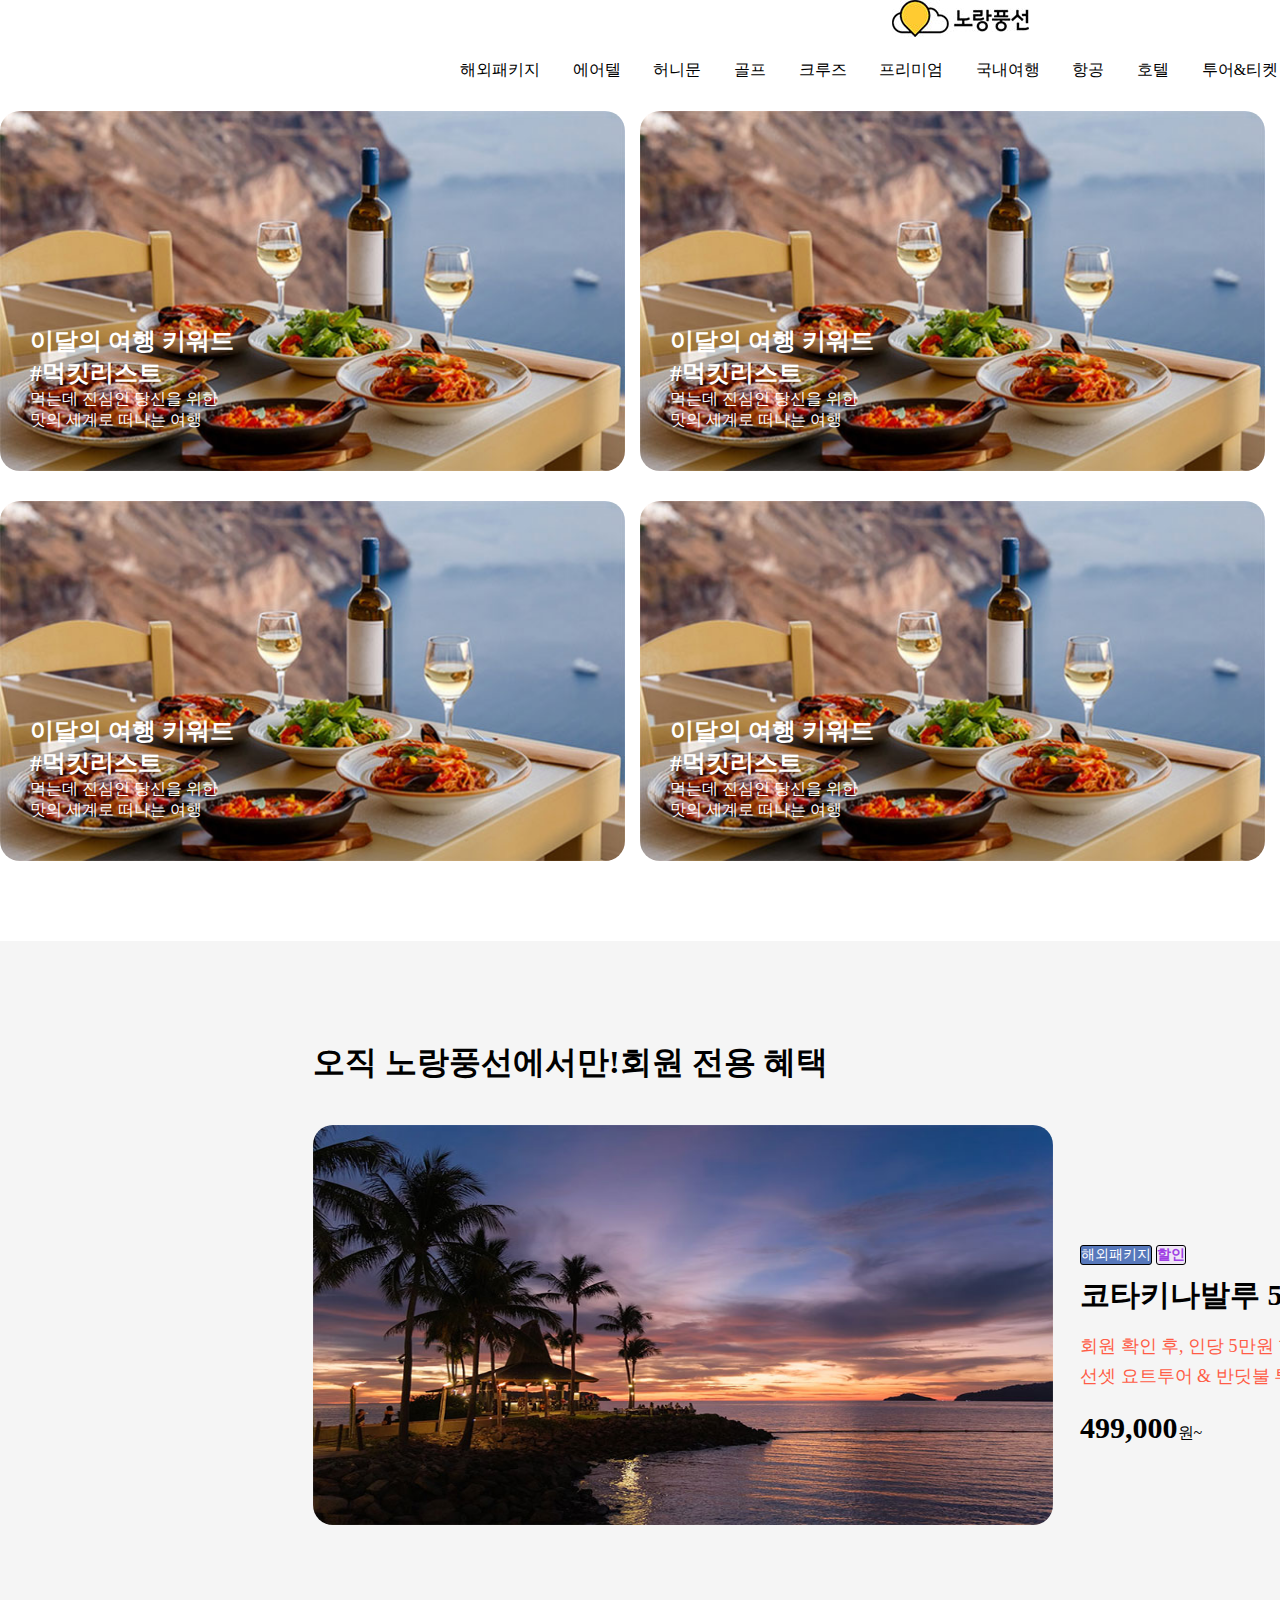
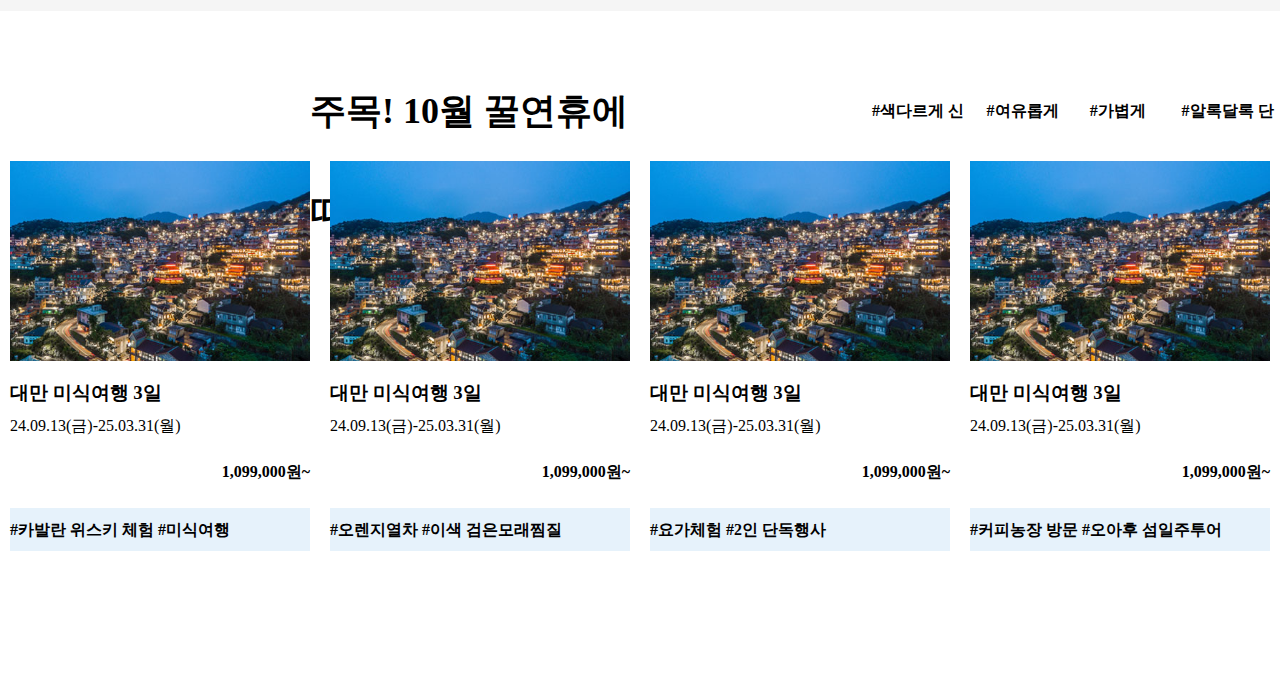
==== 노랑풍선.html @ 700e898f "Add files via upload" ====
<!DOCTYPE html>
<html lang="ko">
<head>
    <meta charset="UTF-8">
    <meta name="viewport" content="width=device-width, initial-scale=1.0">
    <title>노랑풍선</title>
    <link rel="stylesheet" href="css/02.css" />
</head>
<body>
    <div class="header">
        <h1>
          <a href="https://www.ybtour.co.kr/">
              <img src="img/노랑풍선-00로고.jpg" alt="이미지" />
          </a>
        </h1>
        <ul class="nav">
            <li><a href="https://pkg.ybtour.co.kr/product/main.yb?menu=PKG&dspSid=AA00000">해외패키지</a></li>
            <li><a href="https://pkg.ybtour.co.kr/product/main.yb?menu=FIT&dspSid=AB00000">에어텔</a></li>
            <li><a href="https://pkg.ybtour.co.kr/product/main.yb?menu=HYM&dspSid=AG00000">허니문</a></li>
            <li><a href="https://pkg.ybtour.co.kr/product/main.yb?menu=GLF&dspSid=AH00000">골프</a></li>
            <li><a href="https://pkg.ybtour.co.kr/product/main.yb?menu=CRS&dspSid=AL00000">크루즈</a></li>
            <li><a href="https://pkg.ybtour.co.kr/product/main.yb?menu=YBP&dspSid=AE00000">프리미엄</a></li>
            <li><a href="https://pkg.ybtour.co.kr/product/main.yb?menu=DMT&dspSid=AD00000">국내여행</a></li>
            <li><a href="https://fly.ybtour.co.kr/findAirSearch.lts">항공</a></li>
            <li><a href="https://fit.ybtour.co.kr/hotel/hotel-main">호텔</a></li>
            <li><a href="https://ota.ybtour.co.kr/activity-main">투어&티켓</a></li>
            <li><a href="https://ota.ybtour.co.kr/rent-main">렌터카</a></li>
            <li><a href="https://pkg.ybtour.co.kr/utility/bizTravel.yb">기업/단체</a></li>
         </ul>
      </div><!--.header end -->


      <div class="menu">
          <div class="section">
            <img src="img/노랑풍선-01.jpg" alt="이미지" />
            <div class="text_01">
                <h2>이달의 여행 키워드<br/>
                #먹킷리스트</h2>
                <p>먹는데 진심인 당신을 위한<br/>
                맛의 세계로 떠나는 여행</p>
            </div><!-- .text_01 end -->
          </div><!-- .section end -->
          <div class="section">
            <img src="img/노랑풍선-01.jpg" alt="이미지" />
            <div class="text_01">
                <h2>이달의 여행 키워드<br/>
                #먹킷리스트</h2>
                <p>먹는데 진심인 당신을 위한<br/>
                맛의 세계로 떠나는 여행</p>
            </div><!-- .text_01 end -->
          </div><!-- .section end -->
      </div> <!-- .menu end -->
     
     
      <div class="menu">
        <div class="section">
          <img src="img/노랑풍선-01.jpg" alt="이미지" />
          <div class="text_01">
              <h2>이달의 여행 키워드<br/>
              #먹킷리스트</h2>
              <p>먹는데 진심인 당신을 위한<br/>
              맛의 세계로 떠나는 여행</p>
          </div><!-- .text_01 end -->
        </div><!-- .section end -->
        <div class="section">
          <img src="img/노랑풍선-01.jpg" alt="이미지" />
          <div class="text_01">
              <h2>이달의 여행 키워드<br/>
              #먹킷리스트</h2>
              <p>먹는데 진심인 당신을 위한<br/>
              맛의 세계로 떠나는 여행</p>
          </div><!-- .text_01 end -->
        </div><!-- .section end -->
    </div> <!-- .menu end -->

      
    <div class="section_001">
        <h1>오직 노랑풍선에서만!회원 전용 혜택</h1>
        <div class="image_001">
            <img src="img/노랑풍선-02.jpg" alt="이미지" />
            <div class="text_001">
                <li>해외패키지</li>
                <h3>할인</h3>
                <h2>코타키나발루 5일 #시타딘 호텔</h2>
                <p>회원 확인 후, 인당 5만원 할인 적용<br/>
                선셋 요트투어 & 반딧불 투어 포함가</p>
                <span>499,000</span><a>원~</a>
                
            </div><!-- .text_001 end -->
        </div><!-- .image_001 end -->
    </div><!-- .section_001 end -->
  
    <div class="section-501">
        <h3>주목! 10월 꿀연휴에 떠나보자</h3>
        <ul class="menu-501">
            <li>#색다르게 신상여행</li>&emsp;
            <li>#여유롭게 장거리</li>&emsp;
            <li>#가볍게 단거리</li>&emsp;
            <li>#알록달록 단풍여행</li>
        </ul><!-- .menu-501 end -->
    </div><!-- .section-501 end -->

    <div class="section_159">
        <div class="item_160">
            <img src="img/노랑풍선-03.jpg" alt="이미지" />
            <div class="text_160">
                <h3>대만 미식여행 3일</h3>
                <p>24.09.13(금)-25.03.31(월)</p>
                <strong>1,099,000원~</strong>
                <h4>#카발란 위스키 체험 #미식여행</h4>
                
            </div> <!-- .text_160 end -->
        </div><!-- .item_160 end -->
  
        <div class="item_160">
            <img src="img/노랑풍선-03.jpg" alt="이미지" />
            <div class="text_160">
                <h3>대만 미식여행 3일</h3>
                <p>24.09.13(금)-25.03.31(월)</p>
                <strong>1,099,000원~</strong>
                <h4>#오렌지열차 #이색 검은모래찜질</h4>
            </div> <!-- .text_160 end -->
        </div><!-- .item_160 end -->

        <div class="item_160">
            <img src="img/노랑풍선-03.jpg" alt="이미지" />
            <div class="text_160">
                <h3>대만 미식여행 3일</h3>
                <p>24.09.13(금)-25.03.31(월)</p>
                <strong>1,099,000원~</strong>
                <h4>#요가체험 #2인 단독행사</h4>
            </div> <!-- .text_160 end -->
        </div><!-- .item_160 end -->
  
        <div class="item_160">
            <img src="img/노랑풍선-03.jpg" alt="이미지" />
            <div class="text_160">
                <h3>대만 미식여행 3일</h3>
                <p>24.09.13(금)-25.03.31(월)</p>
                <strong>1,099,000원~</strong>
                <h4>#커피농장 방문 #오아후 섬일주투어</h4>
            </div> <!-- .text_160 end -->
        </div><!-- .item_160 end -->
    </div><!-- .section_159 end -->

    <div class="item_546">

    </div>



</body>
</html>
---- css/02.css ----
@charset "htf-8";

*{
    margin: 0;
    padding: 0;
}
li {
    list-style: none;
}
a {
    text-decoration: none;
    color: inherit;
}
.header {
    background-color: #ffffff;
    width: 1920px;
    text-align: center;
}
.header .nav {
    background-color: #ffffff;
    width: 1000px;
    display: flex;
    justify-content: space-between;
    margin: 0 auto;
    padding-bottom: 30px;
    padding-top: 15px;
}

.menu {
    width: 1280px;
    display: flex;
    background-color: #ffffff;
    margin: 0 auto;
    padding-bottom: 30px;
}
.section {
    width: 1280px;
    height: 360px;
    position: relative;
    margin: 0 auto;
}
.section img {
    width: 625px;
    height: 100%;
    object-fit: cover;
    border-radius: 20px;
}
.section .text_01 {
    position: absolute;
    bottom: 40px;
    left: 30px;
    color: #ffffff;
}


.section_001 {
    width: 1920px;
    height: 670px;
    background-color: #f5f5f5;
    margin-top: 50px;
    
    
}
.section_001 h1 {
    padding-top: 100px;
    padding-bottom: 40px;
    margin-left: 313px;
    
    
    
}

.section_001 .image_001 {
   width: 1920px;
   position: relative;
}

.section_001 .image_001 img {
    width: 740px;
    height: 400px;
    border-radius: 20px; 
    display: block;
    margin-left: 313px;
    
    
}
.section_001 .image_001 .text_001 {
    width: 100%;
    position: absolute;
    top: 120px;
    left: 1080px;
}
.section_001 .image_001 .text_001 li {
    display: inline-block;
    font-size: 14px;
    background-color: #5778bb;
    color: #ffffff;
    border-radius: 3px;
    border: 1px solid black;
    margin-bottom: 10px;
}
.section_001 .image_001 .text_001 h3 {
    display: inline-block;
    font-size: 14px;
    background-color: #efe5f6;
    color: #a03fe4;
    border-radius: 3px;
    border: 1px solid black;
}
.section_001 .image_001 .text_001 h2 {
    font-size: 30px;
    margin-bottom: 15px;
}
.section_001 .image_001 .text_001 p {
    font-size: 18px;
    color: #ff5c46;
    font-weight: 500;
    line-height: 30px;
    margin-bottom: 20px;
}
.section_001 .image_001 .text_001 span {
    font-size: 30px;
    font-weight: 600;
}
.section_001 .image_001 .text_001 a {
    font-size: 16px;
}

.section-501 {
    display: flex;
    height: 100px;
    margin-top: 50px;
}
.section-501 h3 {
    margin-left: 310px;
    font-size: 36px;
    line-height: 100px;
}

.section-501 .menu-501{
   display: flex;
   margin-left: 219px;
   background-color: #ffffff;
   font-size: 16px;
   font-weight: 600;
   line-height: 100px;
}
.section-501 .menu-501 li {
    justify-content: space-between;
}


.section_159 {
    width: 1280px;
    height: 320px;
    background-color: #ffffff;
    display: flex;
    margin: 0 auto;
    
}
.section_159 .item_160{
    margin: 0 auto;
}
.section_159 img {
    width: 300px;
    height: 200px;
    padding-bottom: 15px;
}
.section_159 .item_160 .text_160 h3{
    padding-bottom: 10px;
}
.section_159 .item_160 .text_160 p {
    padding-bottom: 25px;
}
.section_159 .item_160 .text_160 strong {
    text-align: right;
    display: block;
}


.section_999 {
    width: 1280px;
    height: 100px;
    background-color: #ffffff;
    margin: 0 auto;
    display: flex;
}
.section_999 .text_987 {
    display: flex;
}

.section_159 .item_160 .text_160 h4 {
    background-color: #e6f2fb;
    margin-top: 25px;
    font-size: 16px;
    height: 43px;
    line-height: 43px;
}

.item_546 {
    width: 1920px;
    height: 200px;
    background-color: #ffffff;
}
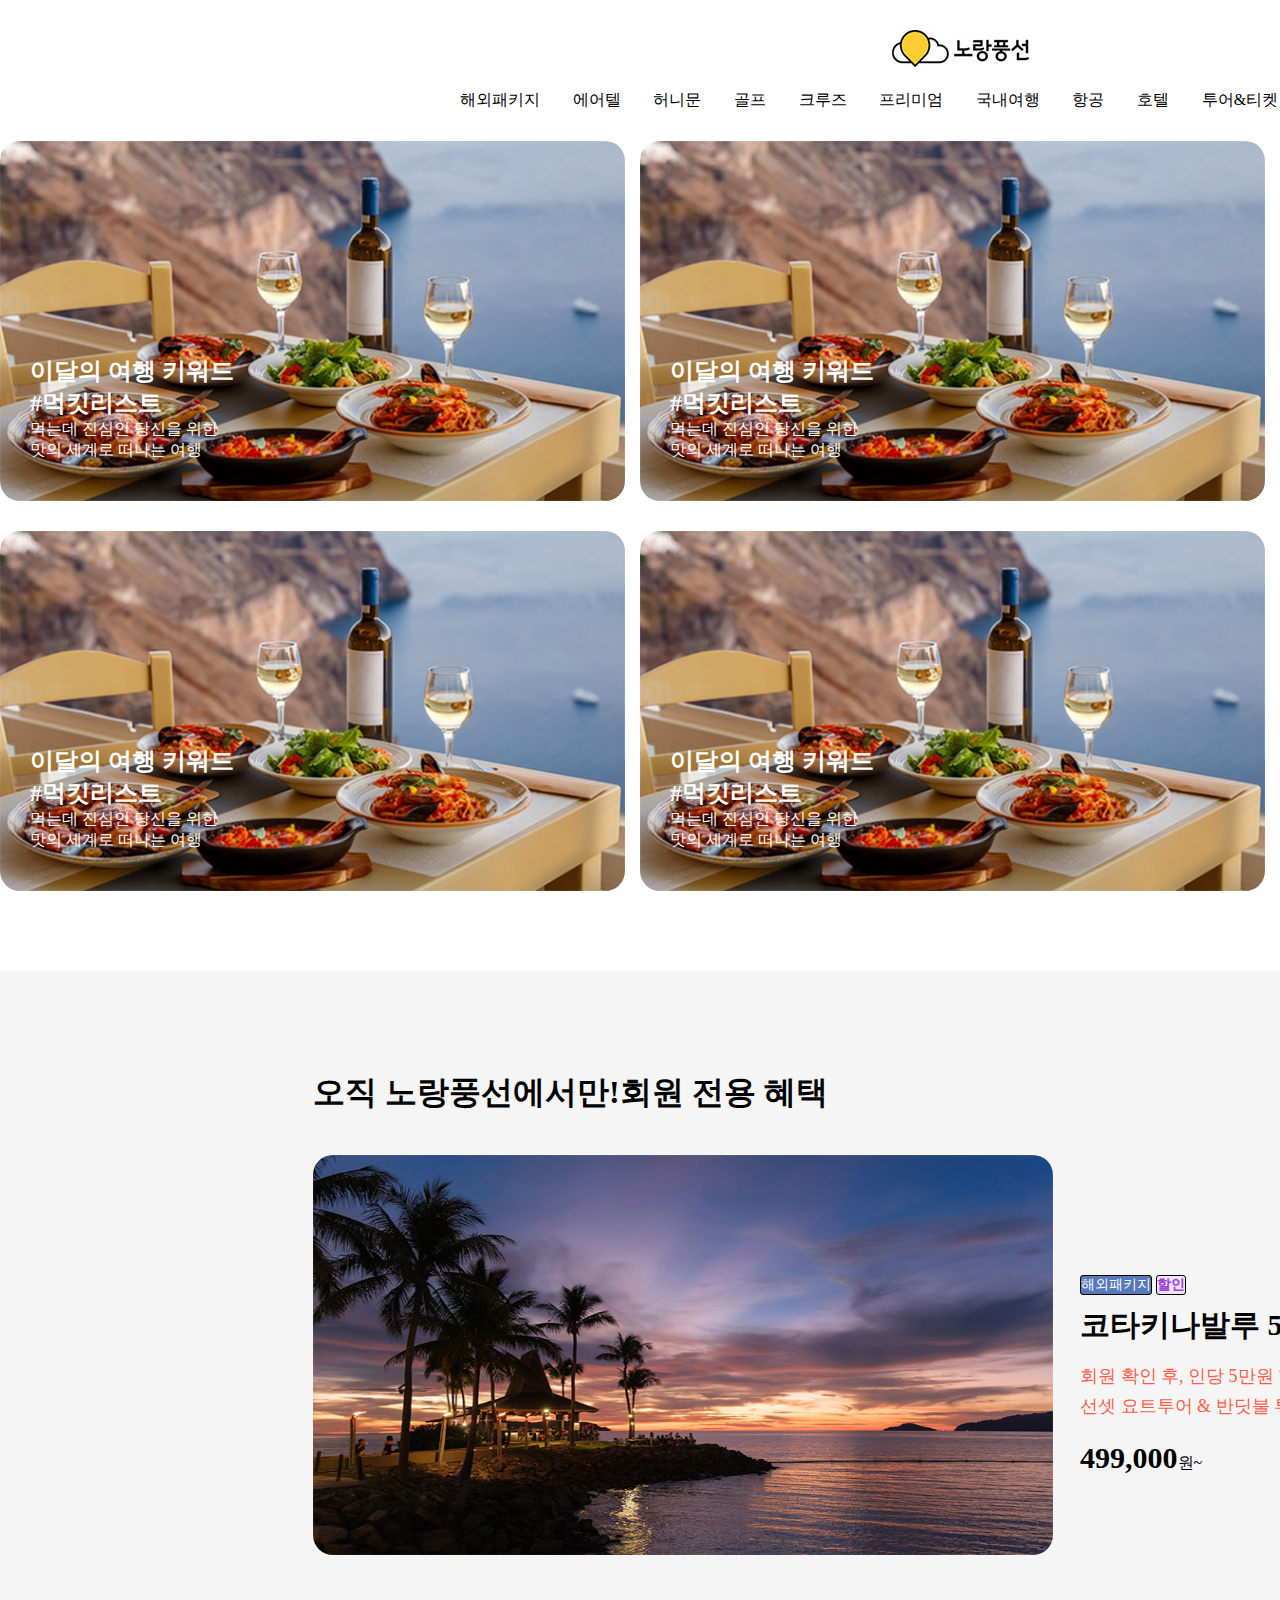
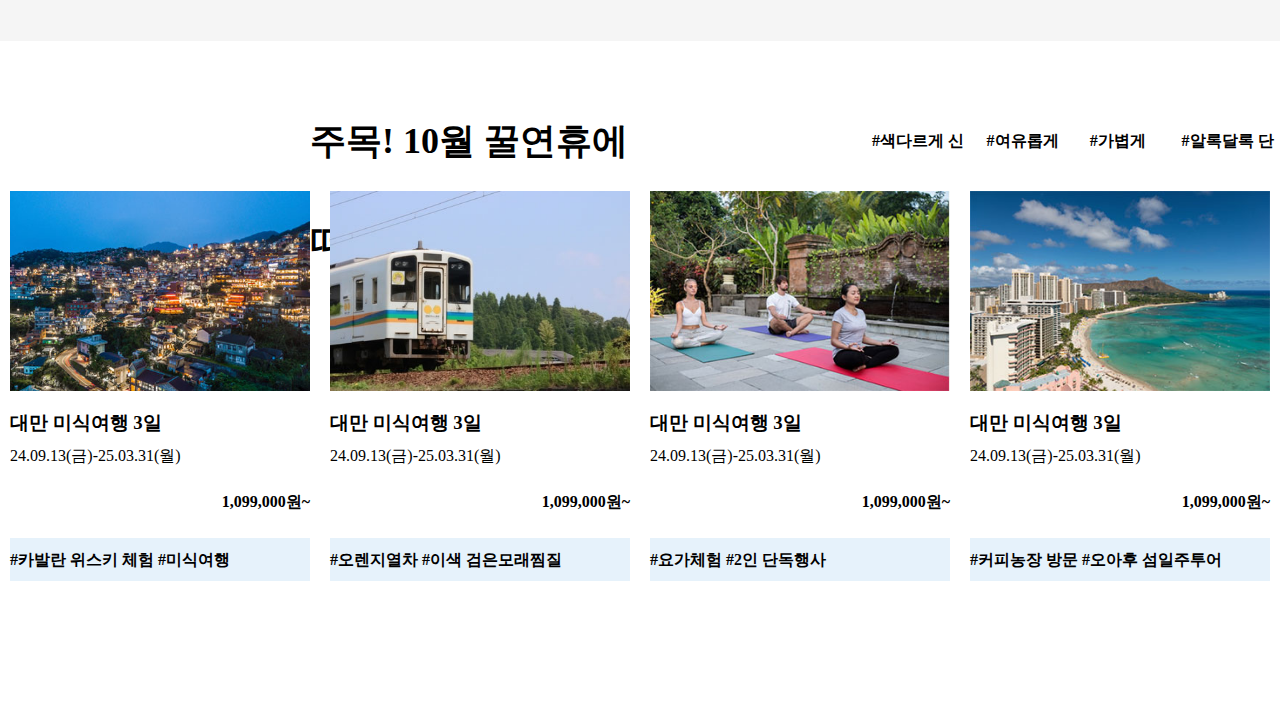
==== commit ed3443ca: "Add files via upload" ====
--- a/노랑풍선.html
+++ b/노랑풍선.html
@@ -113,7 +113,7 @@
         </div><!-- .item_160 end -->
   
         <div class="item_160">
-            <img src="img/노랑풍선-03.jpg" alt="이미지" />
+            <img src="img/노랑풍선-04.jpg" alt="이미지" />
             <div class="text_160">
                 <h3>대만 미식여행 3일</h3>
                 <p>24.09.13(금)-25.03.31(월)</p>
@@ -123,7 +123,7 @@
         </div><!-- .item_160 end -->
 
         <div class="item_160">
-            <img src="img/노랑풍선-03.jpg" alt="이미지" />
+            <img src="img/노랑풍선-05.jpg" alt="이미지" />
             <div class="text_160">
                 <h3>대만 미식여행 3일</h3>
                 <p>24.09.13(금)-25.03.31(월)</p>
@@ -133,7 +133,7 @@
         </div><!-- .item_160 end -->
   
         <div class="item_160">
-            <img src="img/노랑풍선-03.jpg" alt="이미지" />
+            <img src="img/노랑풍선-06.jpg" alt="이미지" />
             <div class="text_160">
                 <h3>대만 미식여행 3일</h3>
                 <p>24.09.13(금)-25.03.31(월)</p>
--- a/css/02.css
+++ b/css/02.css
@@ -12,6 +12,7 @@
     color: inherit;
 }
 .header {
+    margin-top: 30px;
     background-color: #ffffff;
     width: 1920px;
     text-align: center;
